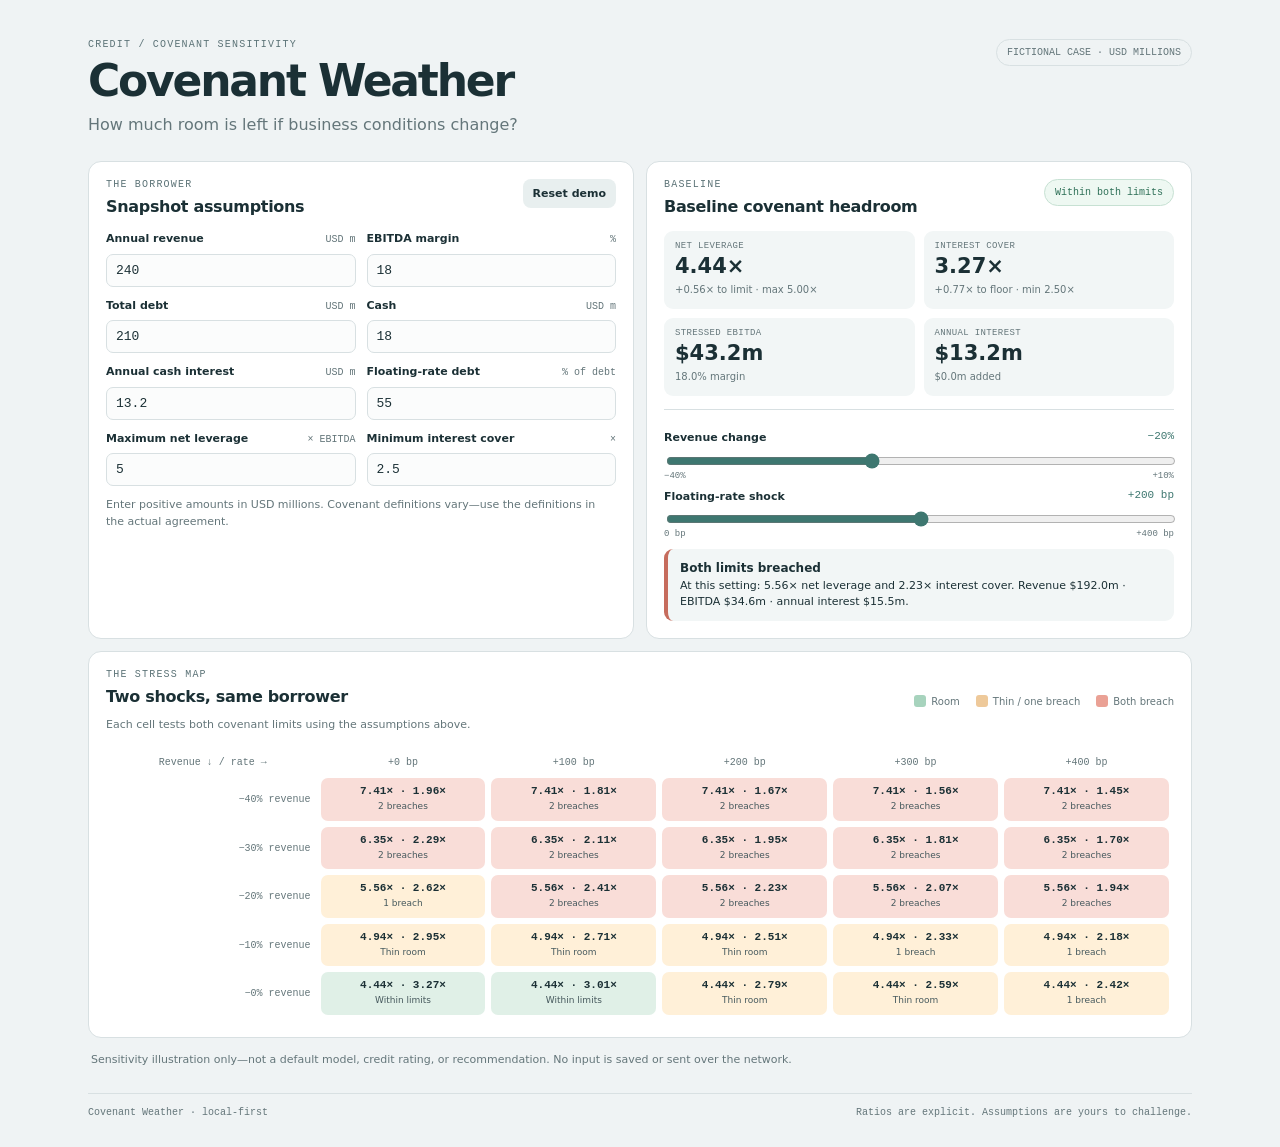
==== projects/008-covenant-weather/index.html @ 01567c1e "feat(project-008): build Covenant Weather" ====
<!doctype html><html lang="en"><head><meta charset="utf-8"><meta name="viewport" content="width=device-width,initial-scale=1"><meta name="theme-color" content="#eff3f4"><title>Covenant Weather</title><link rel="stylesheet" href="style.css"></head>
<body><main class="shell"><header class="masthead"><div><p class="eyebrow">CREDIT / COVENANT SENSITIVITY</p><h1>Covenant Weather</h1><p class="dek">How much room is left if business conditions change?</p></div><span class="case-tag">FICTIONAL CASE · USD MILLIONS</span></header>
<section class="workbench"><form id="borrower-form" class="panel inputs"><div class="panel-heading"><div><p class="eyebrow">THE BORROWER</p><h2>Snapshot assumptions</h2></div><button id="reset" type="button" class="quiet-button">Reset demo</button></div><div class="fields">
<label>Annual revenue <span>USD m</span><input id="revenue" type="number" min="1" step="1" value="240"></label><label>EBITDA margin <span>%</span><input id="ebitdaMargin" type="number" min="0" max="100" step="0.5" value="18"></label>
<label>Total debt <span>USD m</span><input id="debt" type="number" min="1" step="1" value="210"></label><label>Cash <span>USD m</span><input id="cash" type="number" min="0" step="1" value="18"></label>
<label>Annual cash interest <span>USD m</span><input id="annualInterest" type="number" min="0" step="0.1" value="13.2"></label><label>Floating-rate debt <span>% of debt</span><input id="floatingShare" type="number" min="0" max="100" step="1" value="55"></label>
<label>Maximum net leverage <span>× EBITDA</span><input id="maxNetLeverage" type="number" min="0.1" step="0.1" value="5"></label><label>Minimum interest cover <span>×</span><input id="minInterestCoverage" type="number" min="0.1" step="0.1" value="2.5"></label></div><p id="error" class="error" role="alert" hidden></p><p class="unit-note">Enter positive amounts in USD millions. Covenant definitions vary—use the definitions in the actual agreement.</p></form>
<section class="right-column"><section class="panel current"><div class="panel-heading"><div><p class="eyebrow">BASELINE</p><h2>Baseline covenant headroom</h2></div><span id="baseline-status" class="status-pill"></span></div><div id="baseline-metrics" class="metrics"></div><div class="shock-controls"><label for="revenue-shock">Revenue change <output id="revenue-output">−20%</output></label><input id="revenue-shock" type="range" min="-40" max="10" step="5" value="-20"><div class="range-labels"><span>−40%</span><span>+10%</span></div><label for="rate-shock">Floating-rate shock <output id="rate-output">+200 bp</output></label><input id="rate-shock" type="range" min="0" max="400" step="50" value="200"><div class="range-labels"><span>0 bp</span><span>+400 bp</span></div></div><div id="scenario-result" class="scenario-result" aria-live="polite"></div></section></section></section>
<section class="panel sensitivity"><div class="panel-heading"><div><p class="eyebrow">THE STRESS MAP</p><h2>Two shocks, same borrower</h2><p class="caption">Each cell tests both covenant limits using the assumptions above.</p></div><div class="legend"><span><i class="good"></i>Room</span><span><i class="thin"></i>Thin / one breach</span><span><i class="bad"></i>Both breach</span></div></div><div class="table-scroll"><table id="sensitivity-table"><caption class="sr-only">Net leverage and interest coverage statuses by revenue decline and increase in rate</caption></table></div></section>
<p class="disclaimer">Sensitivity illustration only—not a default model, credit rating, or recommendation. No input is saved or sent over the network.</p><footer><span>Covenant Weather <span aria-hidden="true">·</span> local-first</span><span>Ratios are explicit. Assumptions are yours to challenge.</span></footer></main><script type="module" src="app.mjs"></script></body></html>
---- projects/008-covenant-weather/style.css ----
:root{color-scheme:light;--ink:#1b3035;--muted:#64767a;--line:#d8e0e2;--paper:#eff3f4;--surface:#fff;--good:#a7d3bd;--thin:#eec99a;--bad:#eaa195;--mono:ui-monospace,SFMono-Regular,Menlo,monospace;--sans:system-ui,-apple-system,BlinkMacSystemFont,"Segoe UI",sans-serif;--display:system-ui,-apple-system,BlinkMacSystemFont,"Segoe UI",sans-serif}*{box-sizing:border-box}body{margin:0;background:var(--paper);color:var(--ink);font:14px/1.5 var(--sans)}.shell{max-width:1180px;margin:auto;padding:34px 38px 24px}.masthead,.panel-heading,footer,.legend,.range-labels{display:flex;justify-content:space-between;align-items:center;gap:16px}.masthead{align-items:flex-start;margin:5px 0 24px}.eyebrow{margin:0 0 7px;color:#5c7377;font:500 10px var(--mono);letter-spacing:.12em}.masthead h1{margin:0;font:800 clamp(32px,4vw,44px)/1.1 var(--display);letter-spacing:-.05em}.dek{margin:8px 0 0;color:var(--muted);font-size:16px}.case-tag,.status-pill{border:1px solid var(--line);border-radius:999px;padding:7px 10px;color:var(--muted);font:10px var(--mono);white-space:nowrap}.workbench{display:grid;grid-template-columns:1fr 1fr;gap:12px}.panel{border:1px solid var(--line);border-radius:13px;background:var(--surface);padding:17px}.panel-heading{align-items:flex-start;margin-bottom:15px}.panel-heading h2{margin:0;font:700 16px var(--display);letter-spacing:-.02em}.quiet-button{border:0;border-radius:8px;padding:8px 10px;background:#e8efef;color:var(--ink);font:600 11px var(--sans);cursor:pointer}.fields{display:grid;grid-template-columns:1fr 1fr;gap:11px}.fields label{display:flex;align-items:center;justify-content:space-between;gap:6px 10px;flex-wrap:wrap;font-size:11px;font-weight:650}.fields label span{color:var(--muted);font:10px var(--mono);font-weight:400}.fields input{width:100%;padding:8px 9px;border:1px solid var(--line);border-radius:7px;background:#fbfcfc;color:var(--ink);font:13px var(--mono)}input:focus-visible,button:focus-visible{outline:3px solid #80b5ae;outline-offset:2px}.unit-note,.caption{margin:11px 0 0;color:var(--muted);font-size:11px}.right-column{min-width:0}.current{height:100%}.status-pill.good{background:#eef8f2;color:#2f7058;border-color:#c7e1d3}.status-pill.thin{background:#fff7eb;color:#875b18;border-color:#f0d9b3}.status-pill.bad{background:#fff1ef;color:#934b41;border-color:#edc6c0}.metrics{display:grid;grid-template-columns:1fr 1fr;gap:9px}.metric{padding:10px 11px;border-radius:9px;background:#f2f6f6}.metric span{display:block;color:var(--muted);font:9px var(--mono);letter-spacing:.04em}.metric strong{display:block;margin-top:3px;font:700 21px var(--display)}.metric small{font-size:10px;color:var(--muted);font-weight:400}.shock-controls{border-top:1px solid var(--line);margin-top:13px;padding-top:12px}.shock-controls label{display:flex;justify-content:space-between;font-size:11px;font-weight:600;margin:8px 0 4px}.shock-controls output{font:11px var(--mono);color:#3e7770}.shock-controls input{width:100%;accent-color:#3e7770}.range-labels{margin-top:-4px;color:var(--muted);font:9px var(--mono)}.scenario-result{margin-top:10px;padding:10px 12px;border-radius:9px;background:#f2f6f6;font-size:11px}.scenario-result strong{font-size:12px}.scenario-result.good{border-left:4px solid #64a58a}.scenario-result.thin{border-left:4px solid #d3a145}.scenario-result.bad{border-left:4px solid #c66c5d}.sensitivity{margin-top:12px}.sensitivity .panel-heading{align-items:center}.legend{justify-content:flex-start;flex-wrap:wrap;color:var(--muted);font-size:10px}.legend span{display:flex;align-items:center;gap:5px}.legend i{width:12px;height:12px;border-radius:3px}.legend .good{background:var(--good)}.legend .thin{background:var(--thin)}.legend .bad{background:var(--bad)}.table-scroll{overflow-x:auto}table{width:100%;min-width:670px;border-collapse:separate;border-spacing:4px;text-align:center;font-size:10px}caption{text-align:left}th{padding:5px;color:var(--muted);font:10px var(--mono);font-weight:500}th[scope=row]{text-align:right;white-space:nowrap}.cell{border-radius:7px;padding:7px 4px}.cell.good{background:#e0f0e7}.cell.thin{background:#fff0d8}.cell.bad{background:#f9ddd8}.cell strong,.cell span{display:block}.cell strong{font:600 11px var(--mono)}.cell span{margin-top:3px;color:#46595d;font-size:9px}.error{margin:10px 0 0;padding:9px 11px;border-radius:8px;background:#fff0ed;color:#8f3528;font-size:11px}.disclaimer{margin:14px 3px 25px;color:var(--muted);font-size:11px}footer{border-top:1px solid var(--line);padding-top:13px;color:var(--muted);font:10px var(--mono)}.sr-only{position:absolute;width:1px;height:1px;padding:0;margin:-1px;overflow:hidden;clip:rect(0,0,0,0);white-space:nowrap;border:0}@media(max-width:760px){.shell{padding:23px 16px}.workbench{grid-template-columns:1fr}.masthead{flex-direction:column}.panel-heading{gap:10px}.sensitivity .panel-heading{align-items:flex-start;flex-direction:column}.fields{gap:13px}.case-tag{font-size:9px}}@media(max-width:390px){.fields{grid-template-columns:1fr}.panel{padding:14px}footer{align-items:flex-start;flex-direction:column;gap:5px}}
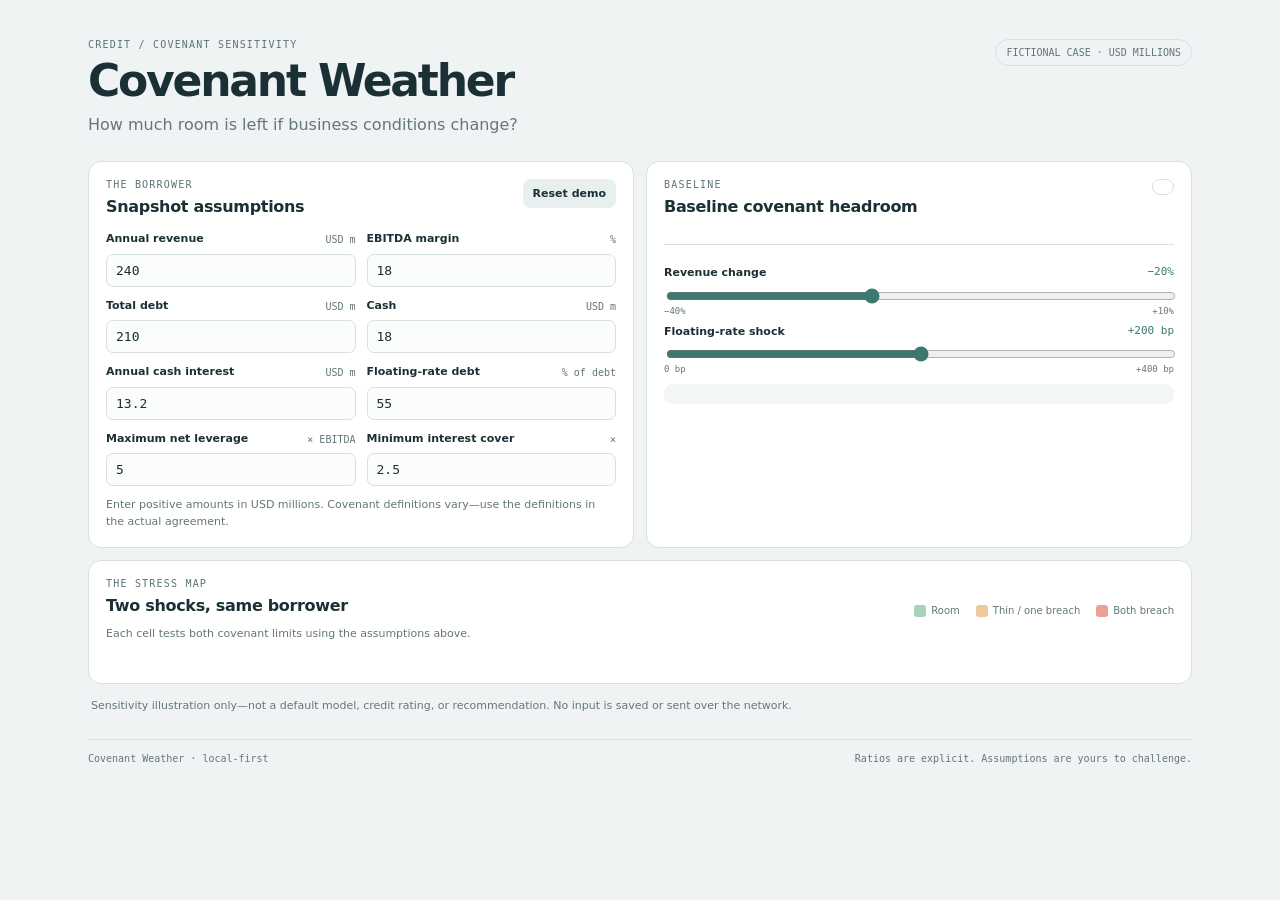
==== commit 33771c17: "fix(projects-007-009): support standalone offline pages" ====
--- a/projects/008-covenant-weather/index.html
+++ b/projects/008-covenant-weather/index.html
@@ -7,4 +7,4 @@
 <label>Maximum net leverage <span>× EBITDA</span><input id="maxNetLeverage" type="number" min="0.1" step="0.1" value="5"></label><label>Minimum interest cover <span>×</span><input id="minInterestCoverage" type="number" min="0.1" step="0.1" value="2.5"></label></div><p id="error" class="error" role="alert" hidden></p><p class="unit-note">Enter positive amounts in USD millions. Covenant definitions vary—use the definitions in the actual agreement.</p></form>
 <section class="right-column"><section class="panel current"><div class="panel-heading"><div><p class="eyebrow">BASELINE</p><h2>Baseline covenant headroom</h2></div><span id="baseline-status" class="status-pill"></span></div><div id="baseline-metrics" class="metrics"></div><div class="shock-controls"><label for="revenue-shock">Revenue change <output id="revenue-output">−20%</output></label><input id="revenue-shock" type="range" min="-40" max="10" step="5" value="-20"><div class="range-labels"><span>−40%</span><span>+10%</span></div><label for="rate-shock">Floating-rate shock <output id="rate-output">+200 bp</output></label><input id="rate-shock" type="range" min="0" max="400" step="50" value="200"><div class="range-labels"><span>0 bp</span><span>+400 bp</span></div></div><div id="scenario-result" class="scenario-result" aria-live="polite"></div></section></section></section>
 <section class="panel sensitivity"><div class="panel-heading"><div><p class="eyebrow">THE STRESS MAP</p><h2>Two shocks, same borrower</h2><p class="caption">Each cell tests both covenant limits using the assumptions above.</p></div><div class="legend"><span><i class="good"></i>Room</span><span><i class="thin"></i>Thin / one breach</span><span><i class="bad"></i>Both breach</span></div></div><div class="table-scroll"><table id="sensitivity-table"><caption class="sr-only">Net leverage and interest coverage statuses by revenue decline and increase in rate</caption></table></div></section>
-<p class="disclaimer">Sensitivity illustration only—not a default model, credit rating, or recommendation. No input is saved or sent over the network.</p><footer><span>Covenant Weather <span aria-hidden="true">·</span> local-first</span><span>Ratios are explicit. Assumptions are yours to challenge.</span></footer></main><script type="module" src="app.mjs"></script></body></html>
+<p class="disclaimer">Sensitivity illustration only—not a default model, credit rating, or recommendation. No input is saved or sent over the network.</p><footer><span>Covenant Weather <span aria-hidden="true">·</span> local-first</span><span>Ratios are explicit. Assumptions are yours to challenge.</span></footer></main><script defer type="text/javascript" src="covenant_weather.mjs"></script><script defer type="text/javascript" src="app.mjs"></script></body></html>
